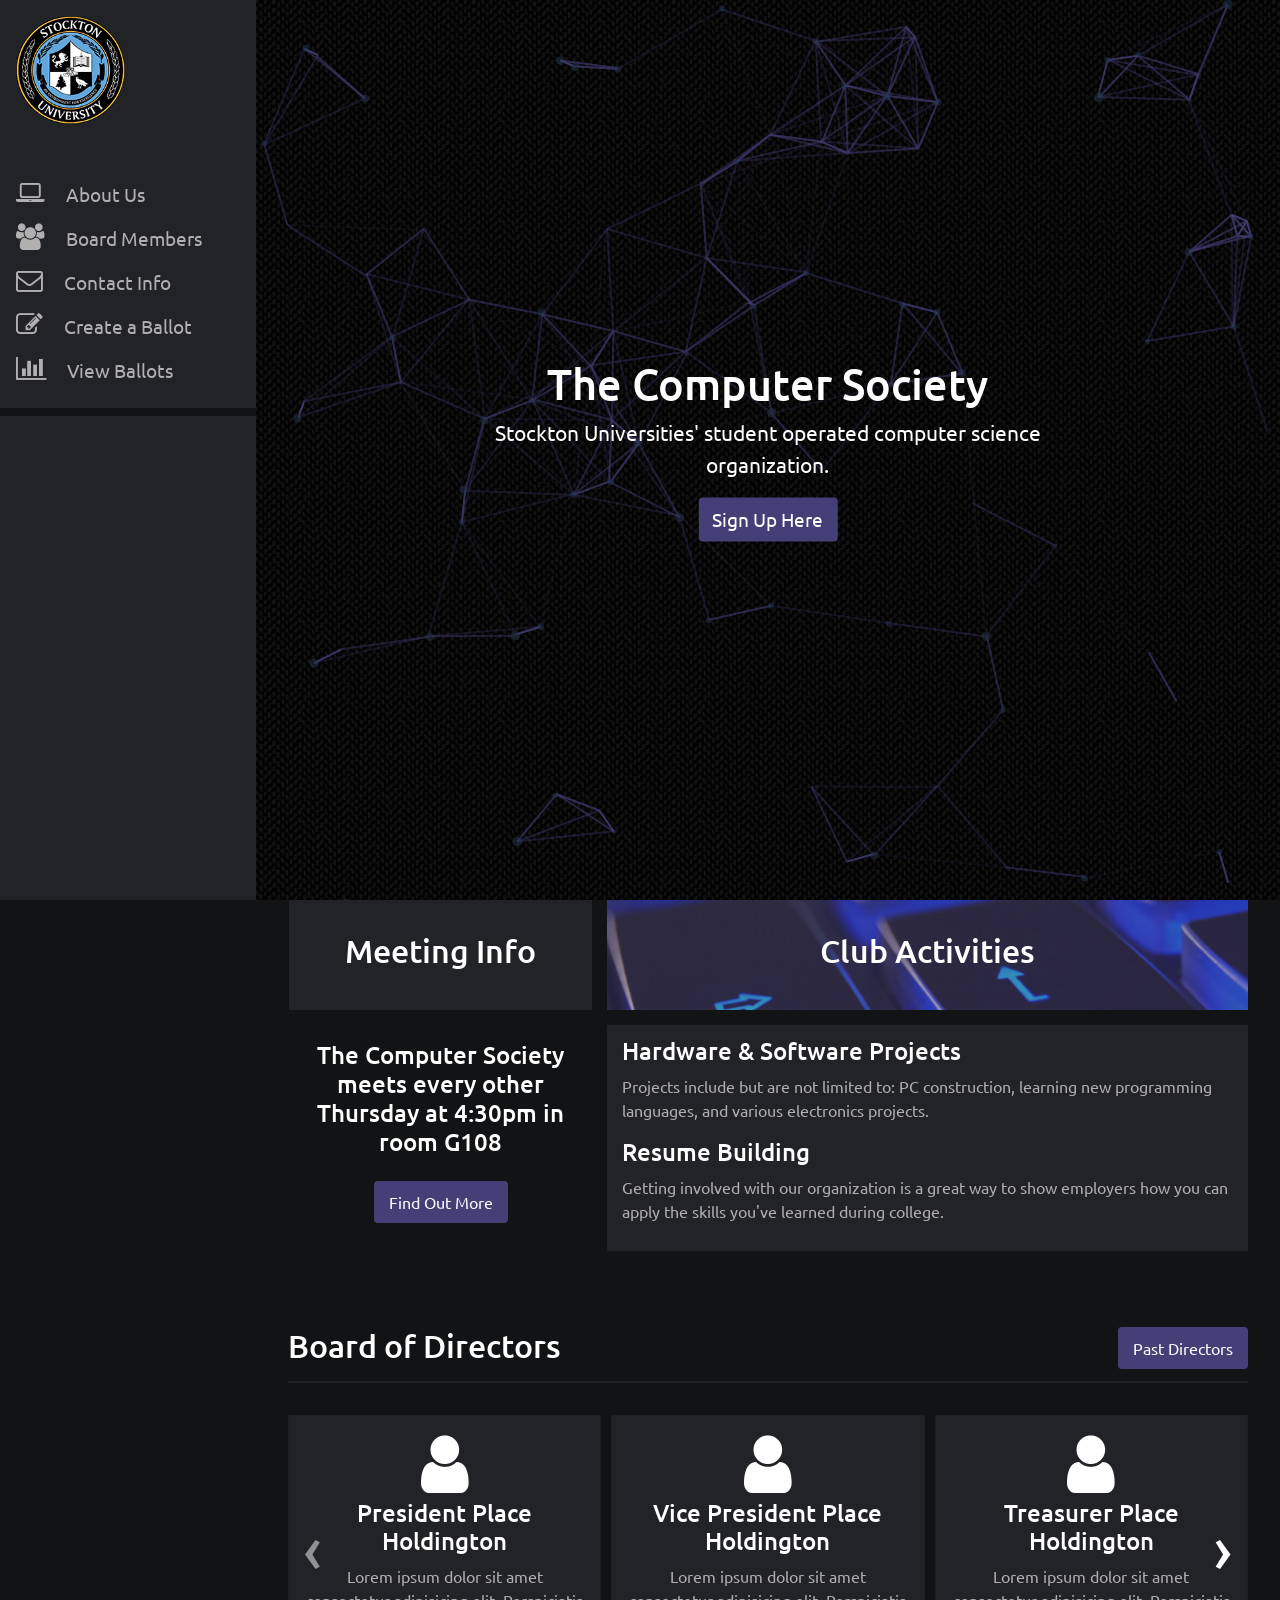
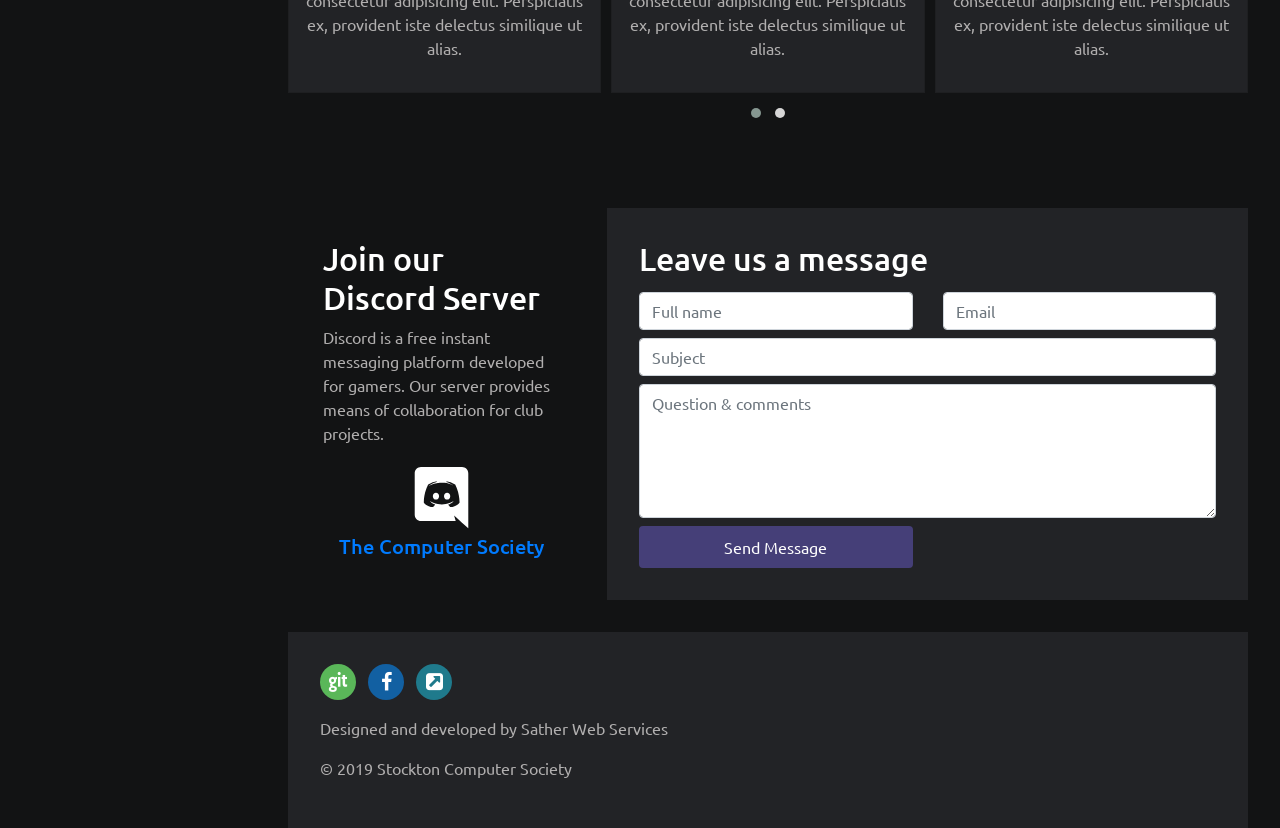
==== index.html @ cb957717 "first commit" ====
<!doctype html>
<head>
  <meta charset="utf-8">
  <title>Stocton Computer Science</title>
  <link href="https://fonts.googleapis.com/css?family=Anton" rel="stylesheet">
  <meta name="viewport" content="width=device-width, initial-scale=1">
  <!--bootstrap css-->
  <link rel="stylesheet" href="https://stackpath.bootstrapcdn.com/bootstrap/4.3.1/css/bootstrap.min.css" integrity="sha384-ggOyR0iXCbMQv3Xipma34MD+dH/1fQ784/j6cY/iJTQUOhcWr7x9JvoRxT2MZw1T" crossorigin="anonymous">
  <!--main css-->
  <link rel="stylesheet" href="css/main.css">
  <link rel="stylesheet" href="css/responsive.css">
  <!--owl carousel css-->
  <link rel="stylesheet" href="owlcarousel/assets/owl.carousel.min.css">
  <link rel="stylesheet" href="owlcarousel/assets/owl.theme.default.min.css">
  <!--Bootstrap Fonts & Icons-->
  <link href="https://stackpath.bootstrapcdn.com/font-awesome/4.7.0/css/font-awesome.min.css" rel="stylesheet" integrity="sha384-wvfXpqpZZVQGK6TAh5PVlGOfQNHSoD2xbE+QkPxCAFlNEevoEH3Sl0sibVcOQVnN" crossorigin="anonymous">
  <script src="https://code.jquery.com/jquery-3.3.1.slim.min.js" integrity="sha384-q8i/X+965DzO0rT7abK41JStQIAqVgRVzpbzo5smXKp4YfRvH+8abtTE1Pi6jizo" crossorigin="anonymous"></script>
  <script src="https://cdnjs.cloudflare.com/ajax/libs/popper.js/1.14.7/umd/popper.min.js" integrity="sha384-UO2eT0CpHqdSJQ6hJty5KVphtPhzWj9WO1clHTMGa3JDZwrnQq4sF86dIHNDz0W1" crossorigin="anonymous"></script>
  <script src="https://stackpath.bootstrapcdn.com/bootstrap/4.3.1/js/bootstrap.min.js" integrity="sha384-JjSmVgyd0p3pXB1rRibZUAYoIIy6OrQ6VrjIEaFf/nJGzIxFDsf4x0xIM+B07jRM" crossorigin="anonymous"></script>
  <!--google fonts-->
  <link href="https://fonts.googleapis.com/css?family=Ubuntu&display=swap" rel="stylesheet">
</head>
<body class="landing">
  <!--desktop/tablet nav-->
  <nav id="menu">
      <img class="logo" src="img/stockton_seal.png" alt="main">
      <div class="nav-list">
        <ul>
          <li class="nav-item">
              <a href="#about">
                <i class="fa fa-laptop"> <span>About Us</span></i>
              </a>
            </li>
            <li class="nav-item">
                <a href="#board">
                  <i class="fa fa-users"> <span>Board Members</span></i>
                </a>
              </li>
            <li class="nav-item">
              <a href="#contact">
                <i class="fa fa-envelope-o"> <span>Contact Info</span></i>
              </a>
            </li>
            <li class="nav-item">
              <a href="./php/voting_app/create_ballot.php">
                <i class="fa fa-pencil-square-o"> <span>Create a Ballot</span></i>
              </a>
            </li>
            <li class="nav-item">
                <!--/php/voting_app/-->
                <a href="vote-caster/index.html">
                  <i class="fa fa-bar-chart"> <span>View Ballots</span></i>
                </a>
            </li>
          </ul> 
          <div class="someLine"></div>
        </div>
         
    </nav>
  <!--Landing page-->
  <section id="particles-js">
    <!--mobile nav-->
    <nav class="navbar navbar-expand-lg navbar-dark bg-dark">
        
        <button class="navbar-toggler" type="button" data-toggle="collapse" data-target="#navbarSupportedContent" aria-controls="navbarSupportedContent" aria-expanded="false" aria-label="Toggle navigation">
          <span class="navbar-toggler-icon"></span>
        </button>
        <a class="navbar-brand" href="#">        
          <img class="logo" src="img/stockton_seal.png" alt="main">
        </a>
        <div class="collapse navbar-collapse" id="navbarSupportedContent">
          <ul class="navbar-nav mr-auto">
            <li class="nav-item">
                <a href="#about">
                  <i class="fa fa-laptop"> <span>About Us</span></i>
                </a>
              </li>
              <li class="nav-item">
                  <a href="#board" data-toggle="collapse" data-target=".navbar-collapse.in">
                    <i class="fa fa-users"> <span>Board Members</span></i>
                  </a>
                </li>
              <li class="nav-item">
                <a href="#contact">
                  <i class="fa fa-envelope-o"> <span>Contact Us</span></i>
                </a>
              </li>
              <li class="nav-item">
                <a href="./php/voting_app/create_ballot.php">
                  <i class="fa fa-pencil-square-o"> <span>Create a Ballot</span></i>
                </a>
              </li>
              <li class="nav-item">
                  <a href="./php/voting_app/view_ballots.php">
                    <i class="fa fa-bar-chart"> <span>View Ballots</span></i>
                  </a>
              </li>
          </ul>
        </div>
    </nav>
    <!--Landing text-->
    <div class="panel">
      <h1>The Computer Society</h1>
      <p>Stockton Universities' student operated computer science organization.</p>
      <button class="cta btn btn-primary">Sign Up Here</button>
    </div>
  </section>
  <!--About, board members & contact form all pushed to the right within section.spacing-->
  <section class="spacing">
    <!--About Section-->
    <div id="about">
      <div class="row">
        <div class="col-md-4 or1">
          <div class="about-title text-center">
            <div class="img-bg">
              <div class="overlay">
                <h2>Meeting Info</h2>
              </div>
            </div> 
            <div class="descript">
                <h4>The Computer Society meets every other Thursday at 4:30pm in room G108</h4>
                <div class="social-links">
                  <input type="button" value="Find Out More" class="btn btn-success">
                </div>
            </div>
          </div>
        </div>
        <div class="col-md-8 about-side">
          <div class="act-head">
            <div class="overlay3">
              <h2 class="text-center">Club Activities</h2>
            </div>
          </div>
          <div class="about-title1">
            <h4>Hardware & Software Projects</h4>
            <p>Projects include but are not limited to: PC construction, 
                learning new programming languages, and various electronics projects.</p>
            <h4>Resume Building</h4>
            <p>Getting involved with our organization is a great way to show employers how you can apply the skills you've learned during college.</p>
          </div>
        </div>
      </div>  
    </div>
    <!--Board Members Section-->
    <div id="board" class="directors">
      <div class="board-title">
        <div class="row">
          <div class="col-md-6">
            <h2>Board of Directors</h2>
          </div>  
          <div id="change" class="col-md-6 text-right">
            <input type="button" value="Past Directors" class="btn btn-success">
          </div>
        </div>
      </div>
      <div class="owl-carousel owl-theme text-center section-padding" id="board">
        <div class="card">
          <i class="fa fa-user placer"></i>
          <h4>President Place Holdington</h4>
          <p>Lorem ipsum dolor sit amet consectetur adipisicing elit. Perspiciatis ex, provident iste delectus similique ut alias.</p>
        </div>
        <div class="card">
          <i class="fa fa-user placer"></i>
          <h4>Vice President Place Holdington</h4>
          <p>Lorem ipsum dolor sit amet consectetur adipisicing elit. Perspiciatis ex, provident iste delectus similique ut alias.</p>
        </div>
        <div class="card">
          <i class="fa fa-user placer"></i>
          <h4>Treasurer Place Holdington</h4>
          <p>Lorem ipsum dolor sit amet consectetur adipisicing elit. Perspiciatis ex, provident iste delectus similique ut alias.</p>
        </div>
        <div class="card">
          <i class="fa fa-user placer"></i>
          <h4>Chairman Place Holdington</h4>
          <p>Lorem ipsum dolor sit amet consectetur adipisicing elit. Perspiciatis ex, provident iste delectus similique ut alias.</p>
        </div>
        <div class="card">
          <i class="fa fa-user placer"></i>
          <h4>Historian Place Holdington</h4>
          <p>Lorem ipsum dolor sit amet consectetur adipisicing elit. Perspiciatis ex, provident iste delectus similique ut alias.</p>
        </div>  
      </div>  
    </div>

    <!--Contact form-->
    <div class="row" id="contact">
      <div class="col-md-4">
        <div class="line-bg">
          <div class="info">  
            <h2>Join our Discord Server</h2>
            <p>Discord is a free instant messaging platform developed for gamers. Our server provides means of collaboration for club projects.</p>
            <div href=""  class="text-center">
              <a href="https://discord.gg/FuhCwm" target="_blank">
                <svg id="Layer_1" xmlns="http://www.w3.org/2000/svg" viewBox="0 0 245 240"><style>.st0{fill:#FFFFFF;}</style><path class="st0" d="M104.4 103.9c-5.7 0-10.2 5-10.2 11.1s4.6 11.1 10.2 11.1c5.7 0 10.2-5 10.2-11.1.1-6.1-4.5-11.1-10.2-11.1zM140.9 103.9c-5.7 0-10.2 5-10.2 11.1s4.6 11.1 10.2 11.1c5.7 0 10.2-5 10.2-11.1s-4.5-11.1-10.2-11.1z"/><path class="st0" d="M189.5 20h-134C44.2 20 35 29.2 35 40.6v135.2c0 11.4 9.2 20.6 20.5 20.6h113.4l-5.3-18.5 12.8 11.9 12.1 11.2 21.5 19V40.6c0-11.4-9.2-20.6-20.5-20.6zm-38.6 130.6s-3.6-4.3-6.6-8.1c13.1-3.7 18.1-11.9 18.1-11.9-4.1 2.7-8 4.6-11.5 5.9-5 2.1-9.8 3.5-14.5 4.3-9.6 1.8-18.4 1.3-25.9-.1-5.7-1.1-10.6-2.7-14.7-4.3-2.3-.9-4.8-2-7.3-3.4-.3-.2-.6-.3-.9-.5-.2-.1-.3-.2-.4-.3-1.8-1-2.8-1.7-2.8-1.7s4.8 8 17.5 11.8c-3 3.8-6.7 8.3-6.7 8.3-22.1-.7-30.5-15.2-30.5-15.2 0-32.2 14.4-58.3 14.4-58.3 14.4-10.8 28.1-10.5 28.1-10.5l1 1.2c-18 5.2-26.3 13.1-26.3 13.1s2.2-1.2 5.9-2.9c10.7-4.7 19.2-6 22.7-6.3.6-.1 1.1-.2 1.7-.2 6.1-.8 13-1 20.2-.2 9.5 1.1 19.7 3.9 30.1 9.6 0 0-7.9-7.5-24.9-12.7l1.4-1.6s13.7-.3 28.1 10.5c0 0 14.4 26.1 14.4 58.3 0 0-8.5 14.5-30.6 15.2z"/></svg>
                <h5>The Computer Society</h5>
              </a>
            </div>  
          </div>
        </div>
      </div>
      <div class="col-md-8 r-block">
        <div class="grey-bg">
            <h2 class="c-head">Leave us a message</h2>
            <form action="">
              <div class="row">
                <div class="col-md-6">
                  <input class="form-control" type="text" name="name" id="" placeholder="Full name">
                </div>
                <div class="col-md-6">
                  <input class="form-control" type="email" name="sender" id="" placeholder="Email">
                </div>
                <div class="col-md-12">
                  <input class="form-control" type="text" name="subject" id="" placeholder="Subject">
                </div>
                <div class="col-md-12">
                  <textarea class="form-control" name="msg" id="" rows="5" placeholder="Question & comments"></textarea> 
                </div>
                <div class="col-md-6">
                  <input type="submit" value="Send Message" class="btn btn-success btn-md btn-block">
                </div>  
              </div>
            </form>
          </div>
      </div>
    </div>
    <!--footer section-->
    <footer class="row">
      <div class="col-md-12 r-block">
        <div class="foot-title">
          <div class="social-icons">
            <a class="git" href="https://github.com/stockton-cs" target="_blank">
              <i class="fa fa-git"></i>
            </a>
            <a class="facebook" href="https://www.facebook.com/stkcsis" target="_blank">
              <i class="fa fa-facebook"></i>
            </a>
            <a class="sws" href="https://satherws.github.io" target="_blank">
              <i class="fa fa-external-link-square"></i>
            </a>
          </div>
          <p>Designed and developed by Sather Web Services</p>
          <p>&copy; 2019 Stockton Computer Society</p>
        </div>  
      </div>
    </footer>
  </section>
  


  <script src="scripts/jquery-min.js"></script>
  <script src="scripts/bootstrap.min.js"></script>
  <script src="owlcarousel/owl.carousel.min.js"></script>
  <script type="text/javascript" src="scripts/particles.js"></script>
  <script type="text/javascript" src="scripts/app.js"></script>
  <script src="scripts/main.js"></script>

  <script>
  $(document).ready(function(){
    $(".owl-carousel").owlCarousel();
  });
  $('.owl-carousel').owlCarousel({
    loop:true,
    dots:true,
    margin:10,
    responsiveClass:true,
    responsive:{
        0:{
            items:1,
            nav:true
        },
        600:{
            items:1,
            nav:true
        },
        1000:{
            items:3,
            nav:true,
            loop:false
        }
    }
})
</script>
</body>
---- css/main.css ----
*{
	margin: 0;
	padding: 0;
}

/* NAV SECTION
icon overrides*/
.fa-navicon:before, .fa-reorder:before, .fa-bars:before {
	content: "\f0c9";
	padding-right: 1rem;
    font-size: 20pt;
}
.fa-home:before {
	padding-right: 1rem;
    font-size: 20pt;
}
.fa-edit:before, .fa-pencil-square-o:before {
    content: "\f044";
    padding-right: 1rem;
    font-size: 20pt;
}
.fa-bar-chart-o:before, .fa-bar-chart:before {
    content: "\f080";
    padding-right: 1rem;
    font-size: 20pt;
}
.fa-laptop:before {
	content: "\f121";
	padding-right: 1rem;
    font-size: 20pt;
}
.fa-group:before, .fa-users:before {
	content: "\f0c0";
	padding-right: 1rem;
    font-size: 20pt;
}
.fa-envelope-o:before {
	content: "\f003";
	padding-right: 1rem;
    font-size: 20pt;
}
/* nav choices section*********/ 
.navbar {
	/*hide mobile nav*/
	display: none;
}
#menu {
	position: fixed;
	z-index: 1;
	width:20%;
	height:100%;
	background: #222326;
}
.nav-list {
	padding: 2rem 0 4rem 0;
}
span {
	font-family: 'Ubuntu', sans-serif;
}
.nav-list ul {
	list-style: none;
	margin-top:1rem;
}
.nav-item a {
	color: #b1afaf;
	text-decoration: none;
	display: block;
	padding: .5rem .5rem .5rem 1rem;
}
.nav-list a:hover {
	text-decoration: none;
	color: #fff;
}
.nav-item {
	font-size: 14pt;
}
.nav-item:hover a {
	background-color: #121314;
	color: #fff;
}
.someLine {
	border-top: solid #121314 8px;
}
.logo {
	padding-left: 1rem;
	padding-top: 1rem;
	display: block;
	width: 125px;
}
/*end nav css=====================*/
/*Landing Page Start************/
body.landing {
	margin: 0;
	padding: 0;
	height: 100vh;
	background-color:#121314;

}
body {
	max-width: 100%;
	background-color:#121314;
	overflow-x: hidden;
	font-family: 'Ubuntu', sans-serif;
}
#particles-js {
	width:80%;
	height: 100%;
	position: relative;
	background: #121314;
	background-image: url("../img/landing-pattern.png");
	float:right;
}
.panel {
	text-align: center;
	position: absolute;
	transform: translate(-50%,-50%);
	top: 50%;
	left:50%;
	width: 60%;
	padding: 2rem;
	color: #fff;
}

.panel h1 {
	text-align: center;
	font-size: 32pt;
}
.panel p {
	font-size: 16pt;
}
/* All buttons styling*/
.cta.btn-primary {
    color: #fff;
	background-color: #453f78;
    border: solid 2.5px #453f78;
    font-size: 14pt;
}
.cta.btn-primary:hover {
	background-color: #28a745;
    border: solid 2.5px #28a745;
}
.btn-success {
    color: #fff;
    background-color: #453f78;
    border-color: #453f78;
    border-width: unset;

}
/*About Section ======================*/
.spacing {
	width:80%;
	float:right;
}
/*left column*/
.about-title1 {
	padding: 12px 15px;
	color: #fff;
	background: #222326;
	margin-right: 2rem;
}
.about-title {
	padding: 0 0 0 3rem;
	color: #fff;
}
.about-title p {
	color: #b1afaf;
}
.about-title1 p {
	color: #b1afaf;
}

/*right column*/
.act-head {
	background-image: url("../img/comp.jpg");
	background-position-x: 50%;
	background-position-y: 55%;
	margin-right: 2rem;
	margin-bottom: 15px;
}
.overlay3 {
	padding: 2rem;
	background: rgba(69, 63, 120, .5);
}
.about-side {
	color:#fff;
}
.col-md-4 {
	padding-left: 0px!important;
	padding-right:0px!important;
}
.img-bg{
	color: #fff;
	background: #222326;
	background-position-y: 60%;
	margin-bottom: 15px;
}
.overlay {
	padding: 2rem 1rem;
}
.descript {
	padding: 1rem;
	/*background: #222326;*/
}
.col-md-8.or1 {
	padding-top: 1rem;
	padding-left: 0px;
	padding-right: 0px;
}
.social-links {
	padding: 1rem 0;
}
/* end about section*/
/* Board Members Section*******/
.owl-carousel {
	z-index: 0;
}
.directors {
	padding: 3rem 0;
}
.board-title {
	color: #fff;
	margin: 1rem 2rem;
	border-bottom: solid 2px #222326;
	padding: .5rem 0;
}
.overlay2 {
	border-bottom: solid 2px #222326;
}
i.fa.fa-user.placer {
    font-size: 50pt;
}
.section-padding {
	padding: 2rem;
	padding-top: 1rem;
	color: #fff;
}
.card {
	background-color: #222326!important;
	height: auto;
	margin: 0 auto;
	padding: 10% 0;
	z-index: -1;
	padding: 1rem;
	border-radius: 0px;
  }
.card p {
	color: #b1afaf;
}
/* owl carousel */
.owl-nav {
	position: relative;
	font-size: 50pt;
}
.owl-prev {
	bottom: 100px;
	position: absolute;
	left: 10px;
}
.owl-next {
	bottom: 100px;
	position: absolute;
	right:10px;
}
/*Contact section*/
.line-bg {
	padding: 0 0 0 50px;
	color: #fff;
}
.inline-link {
	display: inline-block;
}
svg {
	width: 75px;
}
.info {
	padding:2rem;
	/*background: #222326;*/
}
.info p {
	color: #b1afaf;
}
.c-head {
	margin-bottom:13px;
}
.grey-bg {
	background:#222326;
	color: #fff;
	padding: 2rem;
	margin-right:2rem;
}
.form-control {
	width: 100%;
	margin-bottom: .5rem;
}
/*footer===============*/
.foot-title {
	padding: 2rem;
	background: #222326;
	color: #b1afaf;
	margin: 2rem;
	margin-bottom: 0px;
}
.social-icons {
	padding-bottom: 1rem;
}
.social-icons a {
	color: #fff;
	width: 36px;
	height: 36px;
	line-height: 34px;
	display: inline-block;
	text-align: center;
	border-radius: 100%;
	font-size: 20px;
	margin-right: 8px;
	transition: all 0.3s ease-in-out 0s;
	-moz-transition: all 0.3s ease-in-out 0s;
	-webkit-transition: all 0.3s ease-in-out 0s;
	-o-transition: all 0.3s ease-in-out 0s;
}
.social-icons .facebook {
    background: #1260A2;
}
.social-icons .git {
	background:#5ab759;
}
.social-icons .sws {
	background:#1f7a8c;
}
.social-icons .facebook:hover {
    background: #121314;
}
.social-icons .git:hover {
	background:#121314;
}
.social-icons .sws:hover {
	background:#121314;
}

/* Voting App Styles */
.ballot-panel {
	color: #fff;
	padding: 1.5rem;
}

.detail-panel {
	margin: .5rem;
	margin-top: 0;
	margin-right: 0;
	padding: 1rem;
	background:#222326;
	color: #fff;
}
.spc-n {
	padding: 1rem;
	font-size: 1rem;
	width: 450px;
}

.table {
	background: rgba(255, 255, 255, 0.9);
}

tr:hover {
	background: #453f78;
	color: #fff;
}
---- css/responsive.css ----
/* Mobile Devices */
@media (max-width: 400px) {
    /*nav section*/
    .logo {
        width: 65px;
    }
    .navbar {
        display: block;
        z-index: 1;
        padding: 0 1rem;
    }
    .navbar-dark .navbar-toggler {
        float: right;
        margin-top: 1rem;
    }
    /*hide desktop nav*/
    #menu {
        display: none;
    }
    .nav-item a {
        padding-left:0;
    }
    .bg-dark {
        background: #222326!important;
        position: fixed;
        width: 100%;
    }
    /*landing section*/
    .spacing {
        width: 100%;
    }
    #particles-js {
        width: 100%;
        height: 90%;
    }
    .panel {
        width: 100%;
        transform: translate(-50%,-40%);
    }
    /*about section*/
    .about-title {
        padding: 4.5rem 0;
    }
    .img-bg {
        margin-bottom: 0;
        background: none;
    }
    .overlay {
        padding: .5rem;
    }
    .descript {
        padding: 0 2rem;
    }
    .col-md-4 {
        padding-left:15px!important;
    }
    .act-head {
        margin-left: 0;
        margin-right: 0;
        text-align: center;
        margin-bottom: 0px;
    }
    .about-title1 {
        margin-left: 0;
        margin-right: 0;
        text-align: center;
    }
    .about-side {
        padding: 0;
    }
    /* board section*/
    .directors {
        padding: 0;
        text-align: center;
    }
    #change {
        text-align: center!important;
    }
    .board-title {
        margin-left: 0;
        margin-right: 0;
        border: none;
    }
    /*contact section*/
    .grey-bg {
        margin-right:0px;
    }
    .foot-title {
        margin-right: 0px;
        margin-left: 0px;
    }
    .r-block {
        padding-right:0px!important;
    }
    .line-bg {
        padding: 2rem 0px;
        text-align: center;
    }
    .info {
        padding-left: 1rem;
        padding-right: 1.5rem;
    }
}
/* Tablet Devices */
@media (max-width: 768px) {
    /*nav section*/
    .logo {
        width: 65px;
    }
    .navbar {
        display: block;
        z-index: 1;
        padding: 0 1rem;
    }
    .navbar-dark .navbar-toggler {
        float: right;
        margin-top: 1rem;
    }
    /*hide desktop nav*/
    #menu {
        display: none;
    }
    .nav-item a {
        padding-left:0;
    }
    .bg-dark {
        background: #222326!important;
        position: fixed;
        width: 100%;
    }
    /*landing section*/
    .spacing {
        width: 100%;
    }
    #particles-js {
        width: 100%;
        height: 90%;
    }
    .panel {
        width: 100%;
        transform: translate(-50%,-40%);
    }
    /*about section*/
    .about-title {
        padding: 1.5rem 0 4.5rem 0;
    }
    .img-bg {
        margin-bottom: 0;
        background: none;
    }
    .overlay {
        padding: .5rem;
    }
    .col-md-4 {
        padding-left:15px!important;
    }
    .act-head {
        margin-left: 0;
        margin-right: 0;
        text-align: center;
        margin-bottom: 0px;
    }
    .about-title1 {
        margin-left: 0;
        margin-right: 0;
        text-align: center;
    }
    .about-side {
        padding: 0;
    }
    /* board section*/
    .directors {
        padding: 0;
        text-align: center;
    }
    #change {
        text-align: center!important;
    }
    .board-title {
        margin-left: 0;
        margin-right: 0;
        border: none;
    }
    /*contact section*/
    .grey-bg {
        margin-right:0px;
    }
    .foot-title {
        margin-right: 0px;
        margin-left: 0px;
    }
    .r-block {
        padding-right:0px!important;
    }
    .line-bg {
        padding: 2rem 0px;
        text-align: center;
    }
    .info {
        padding: 0;
    }
}
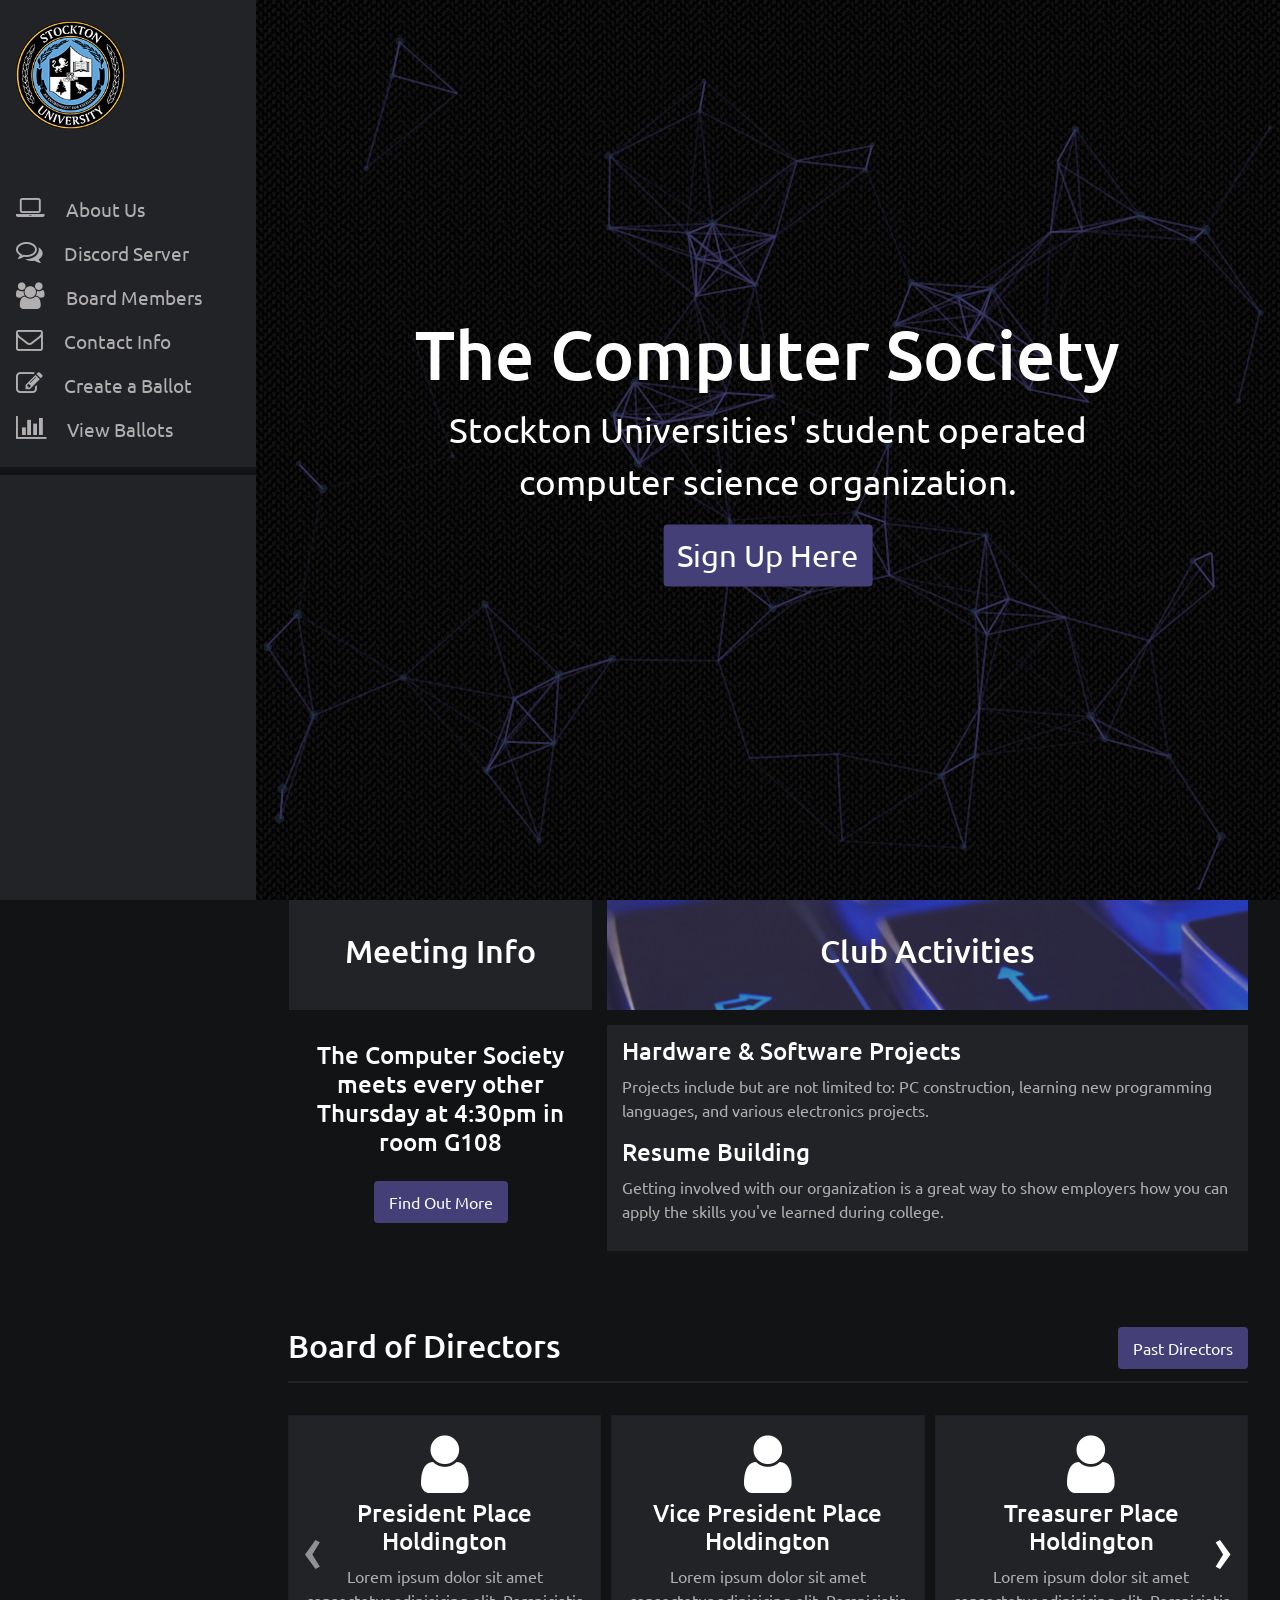
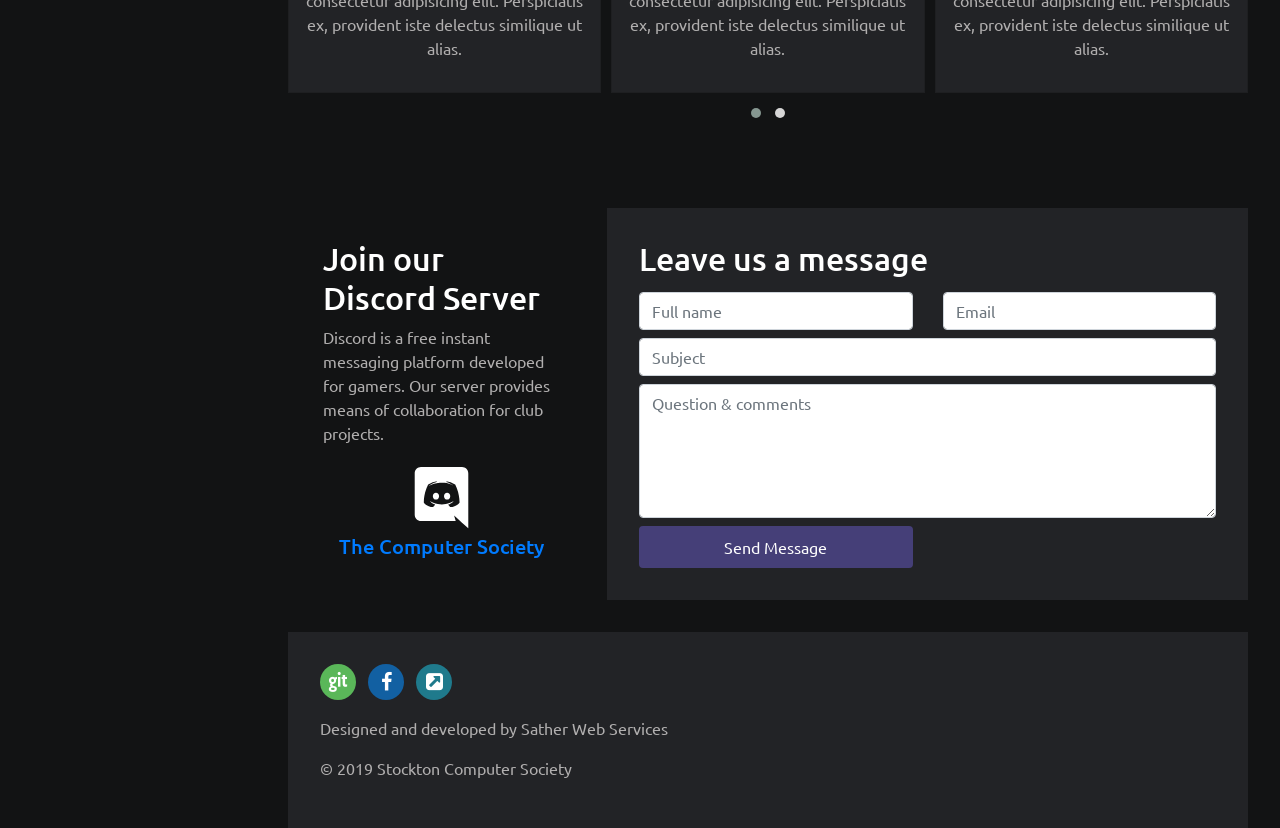
==== commit 4c147103: "code to be deployed to vm" ====
--- a/index.html
+++ b/index.html
@@ -23,15 +23,22 @@
 <body class="landing">
   <!--desktop/tablet nav-->
   <nav id="menu">
-      <img class="logo" src="img/stockton_seal.png" alt="main">
+      <a class="navbar-brand" href="../index.html">        
+          <img class="logo" src="./img/stockton_seal.png" alt="main">
+      </a>
       <div class="nav-list">
         <ul>
-          <li class="nav-item">
+            <li class="nav-item">
               <a href="#about">
                 <i class="fa fa-laptop"> <span>About Us</span></i>
               </a>
             </li>
             <li class="nav-item">
+              <a href="#about" target="_blank">
+                <i class="fa fa-comments-o"> <span>Discord Server</span></i>
+              </a>
+            </li>
+            <li class="nav-item">
                 <a href="#board">
                   <i class="fa fa-users"> <span>Board Members</span></i>
                 </a>
@@ -42,13 +49,12 @@
               </a>
             </li>
             <li class="nav-item">
-              <a href="./php/voting_app/create_ballot.php">
+              <a href="./voting_app/create_ballot.php">
                 <i class="fa fa-pencil-square-o"> <span>Create a Ballot</span></i>
               </a>
             </li>
             <li class="nav-item">
-                <!--/php/voting_app/-->
-                <a href="vote-caster/index.html">
+                <a href="./voting_app/view_ballots.php">
                   <i class="fa fa-bar-chart"> <span>View Ballots</span></i>
                 </a>
             </li>
@@ -76,6 +82,11 @@
                 </a>
               </li>
               <li class="nav-item">
+                <a href="#about" target="_blank">
+                  <i class="fa fa-comments-o"> <span>Discord Server</span></i>
+                </a>
+              </li>
+              <li class="nav-item">
                   <a href="#board" data-toggle="collapse" data-target=".navbar-collapse.in">
                     <i class="fa fa-users"> <span>Board Members</span></i>
                   </a>
@@ -86,12 +97,12 @@
                 </a>
               </li>
               <li class="nav-item">
-                <a href="./php/voting_app/create_ballot.php">
+                <a href="./voting_app/create_ballot.php">
                   <i class="fa fa-pencil-square-o"> <span>Create a Ballot</span></i>
                 </a>
               </li>
               <li class="nav-item">
-                  <a href="./php/voting_app/view_ballots.php">
+                  <a href="./voting_app/view_ballots.php">
                     <i class="fa fa-bar-chart"> <span>View Ballots</span></i>
                   </a>
               </li>
--- a/css/main.css
+++ b/css/main.css
@@ -7,6 +7,10 @@
 icon overrides*/
 .fa-navicon:before, .fa-reorder:before, .fa-bars:before {
 	content: "\f0c9";
+	padding-right: 1rem;
+    font-size: 20pt;
+}
+.fa-comments-o:before {
 	padding-right: 1rem;
     font-size: 20pt;
 }
@@ -116,24 +120,23 @@
 	transform: translate(-50%,-50%);
 	top: 50%;
 	left:50%;
-	width: 60%;
-	padding: 2rem;
+	width: 70%;
 	color: #fff;
 }
 
 .panel h1 {
 	text-align: center;
-	font-size: 32pt;
+	font-size: 52pt;
 }
 .panel p {
-	font-size: 16pt;
+	font-size: 26pt;
 }
 /* All buttons styling*/
 .cta.btn-primary {
     color: #fff;
 	background-color: #453f78;
     border: solid 2.5px #453f78;
-    font-size: 14pt;
+    font-size: 23pt;
 }
 .cta.btn-primary:hover {
 	background-color: #28a745;
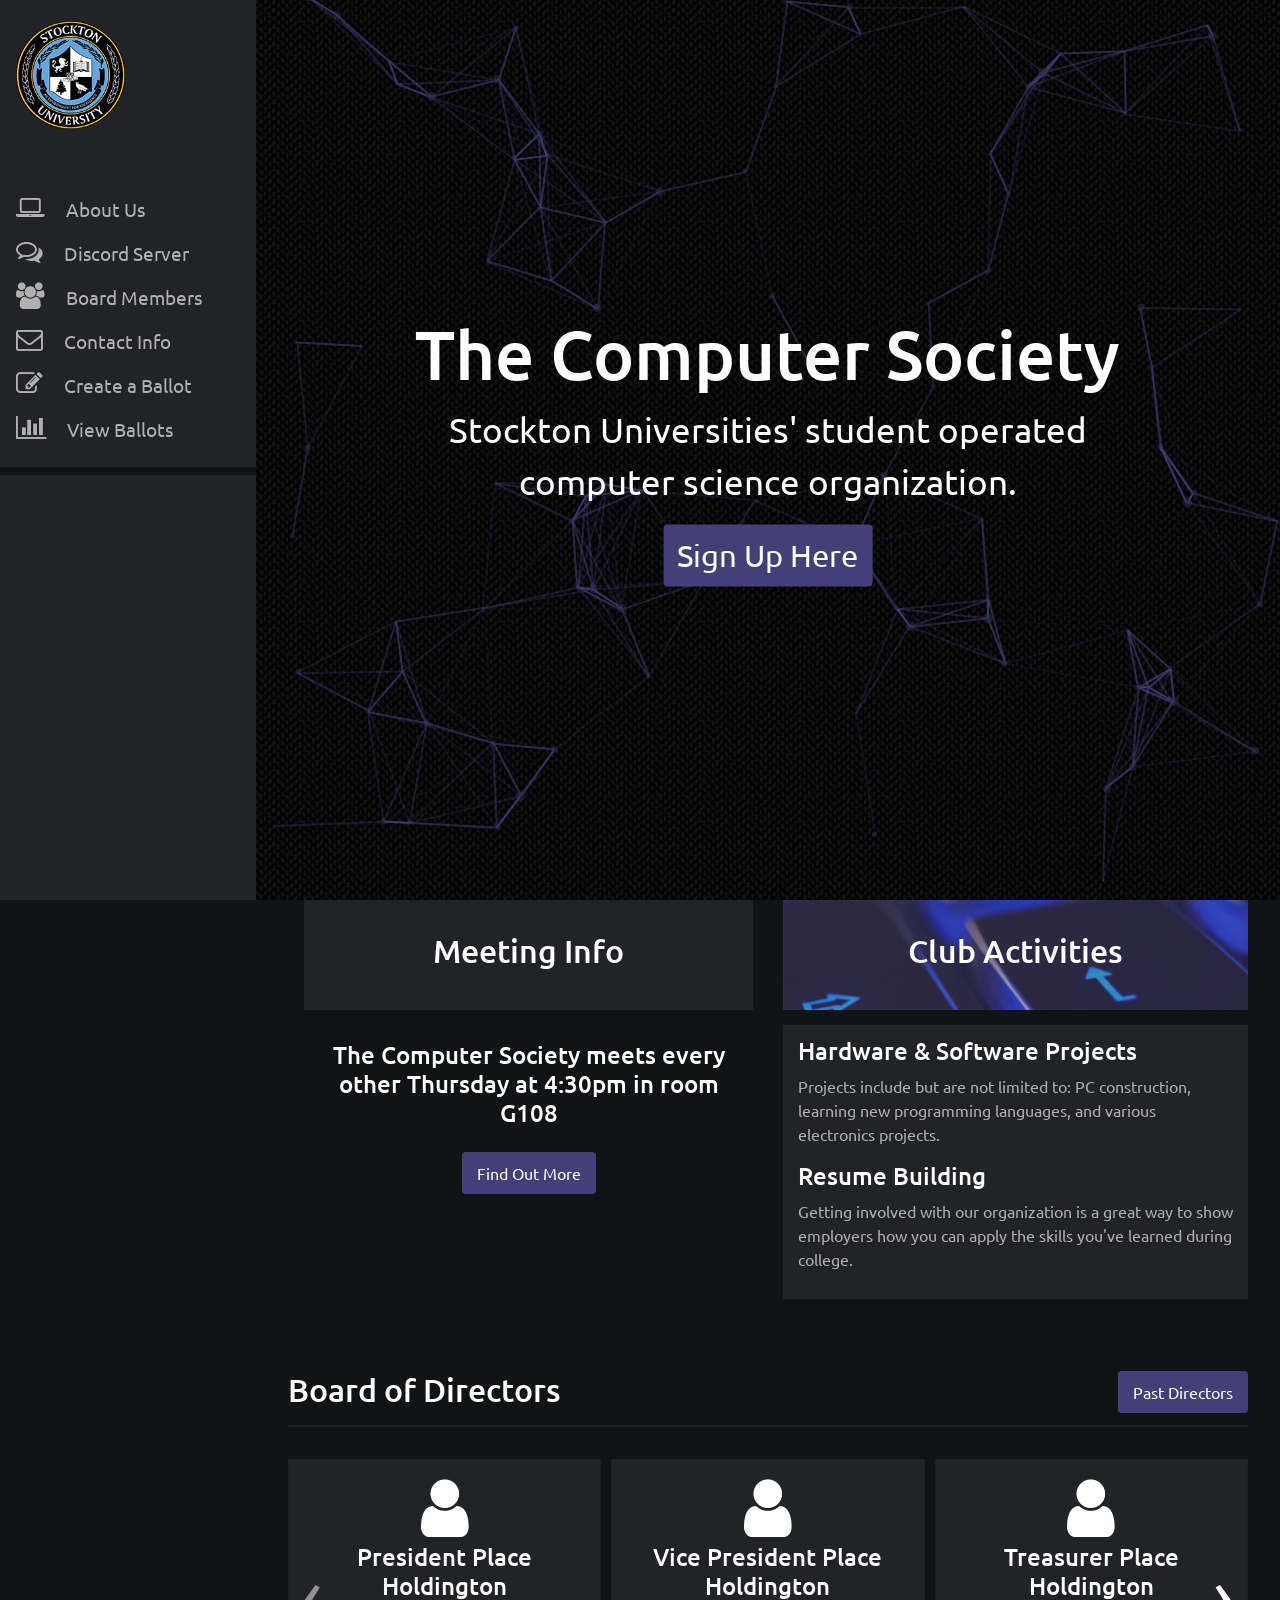
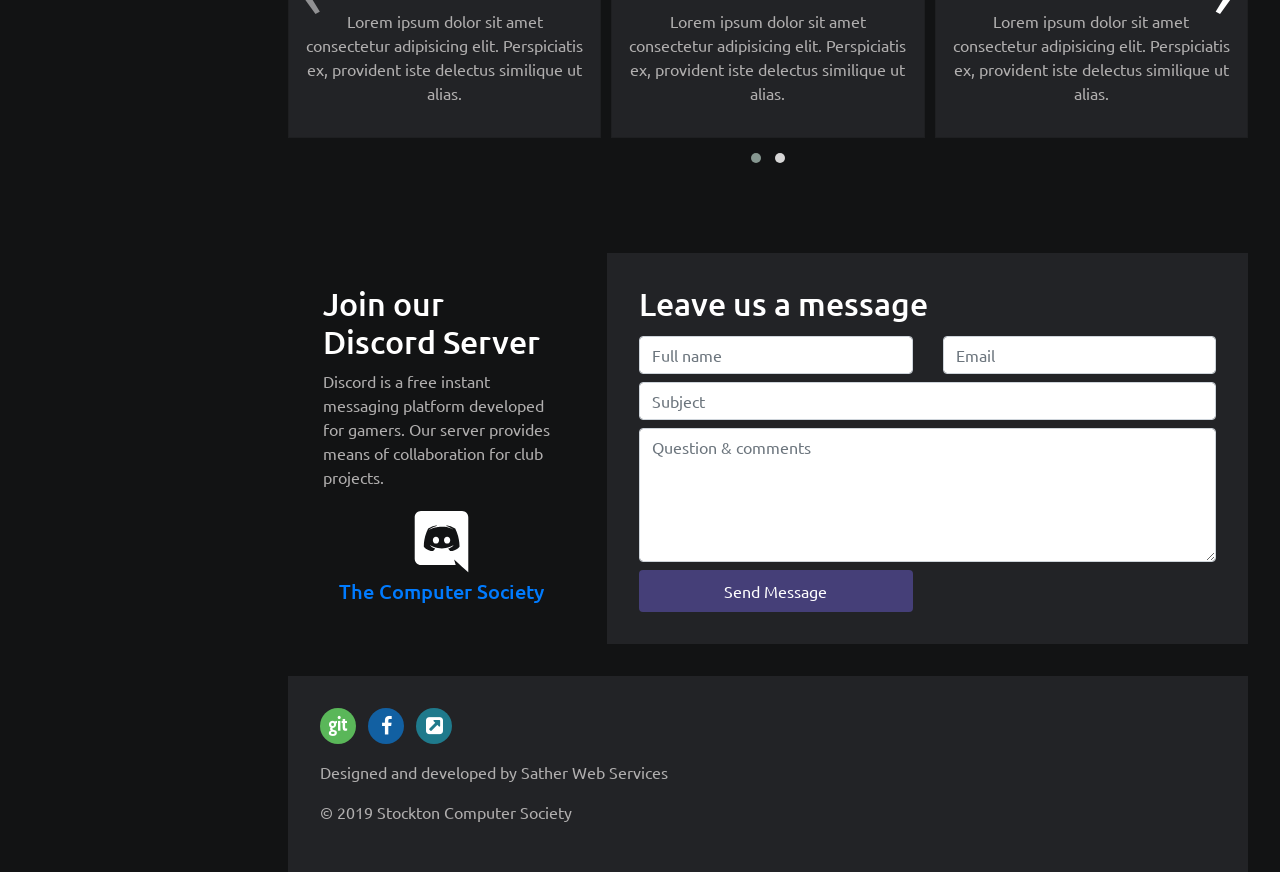
==== commit 7a533802: "minor ui change" ====
--- a/index.html
+++ b/index.html
@@ -121,7 +121,7 @@
     <!--About Section-->
     <div id="about">
       <div class="row">
-        <div class="col-md-4 or1">
+        <div class="col-md-6 or1">
           <div class="about-title text-center">
             <div class="img-bg">
               <div class="overlay">
@@ -136,7 +136,7 @@
             </div>
           </div>
         </div>
-        <div class="col-md-8 about-side">
+        <div class="col-md-6 about-side">
           <div class="act-head">
             <div class="overlay3">
               <h2 class="text-center">Club Activities</h2>
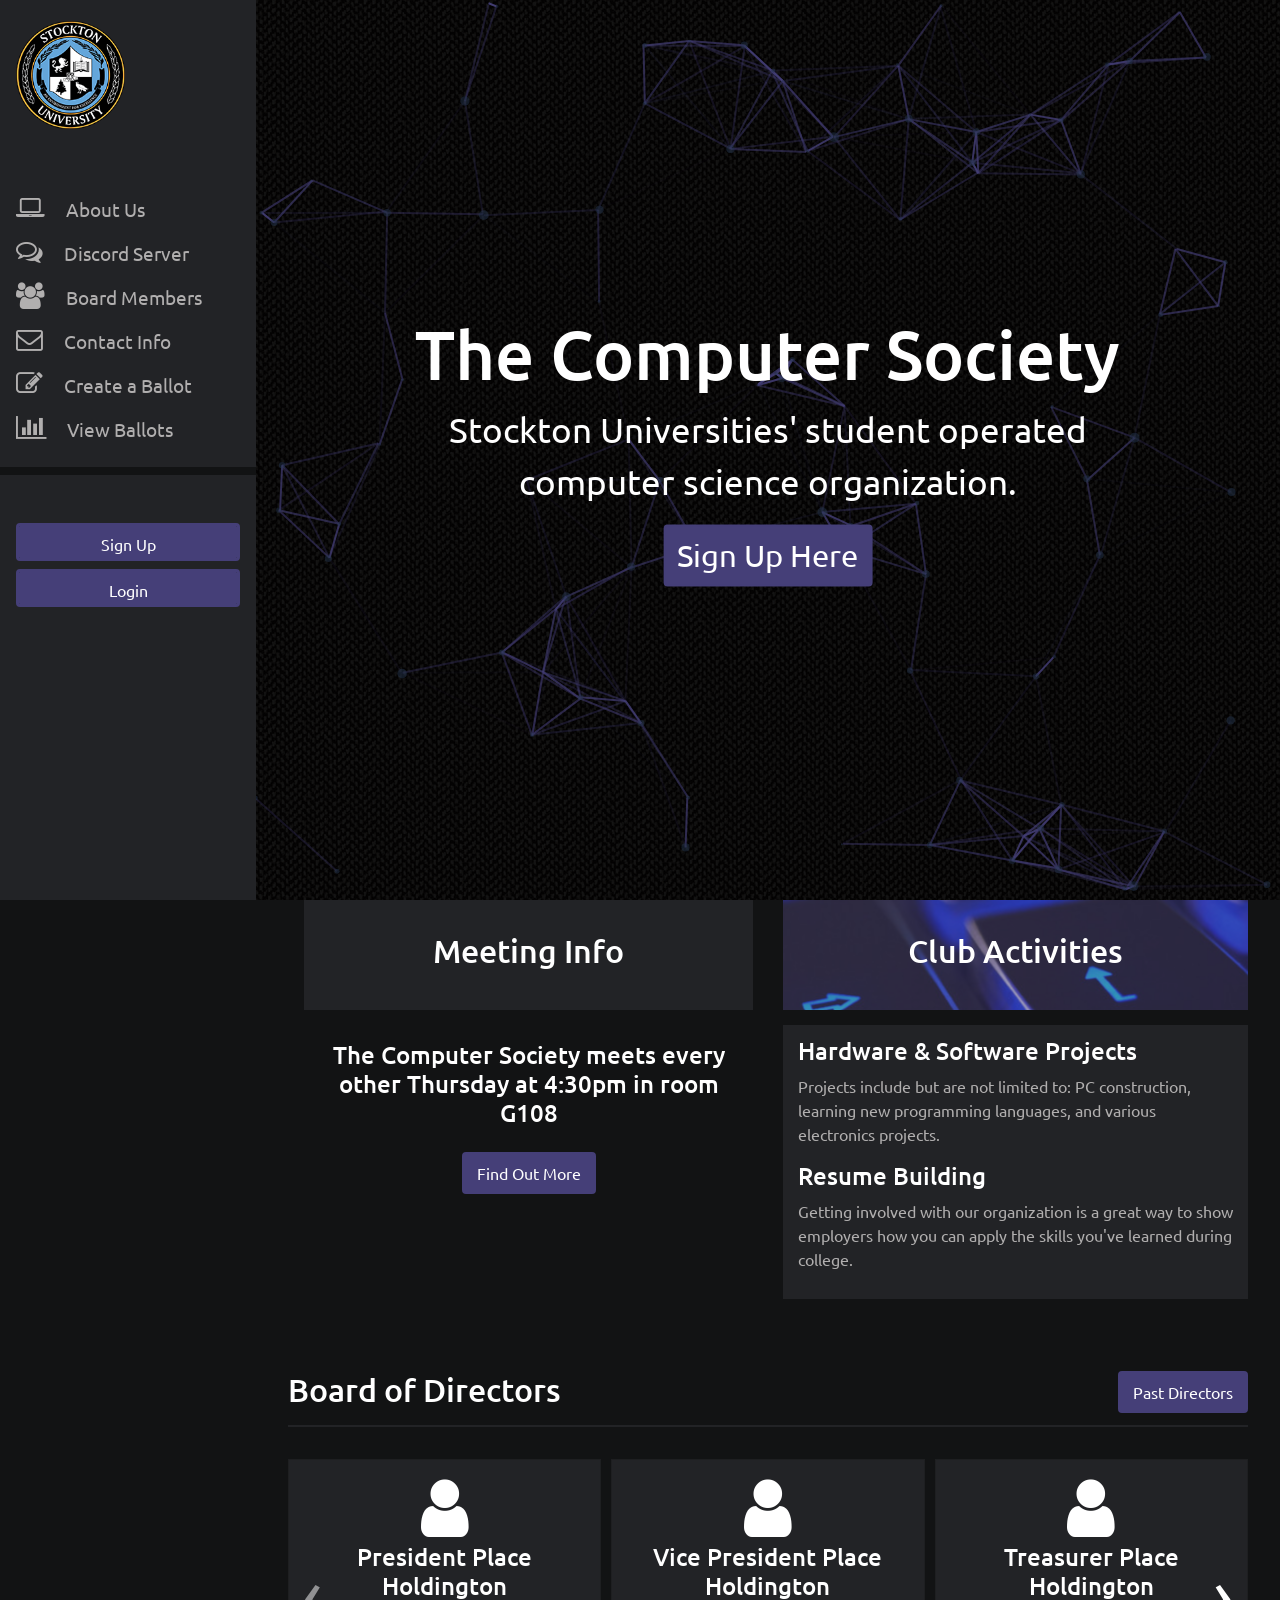
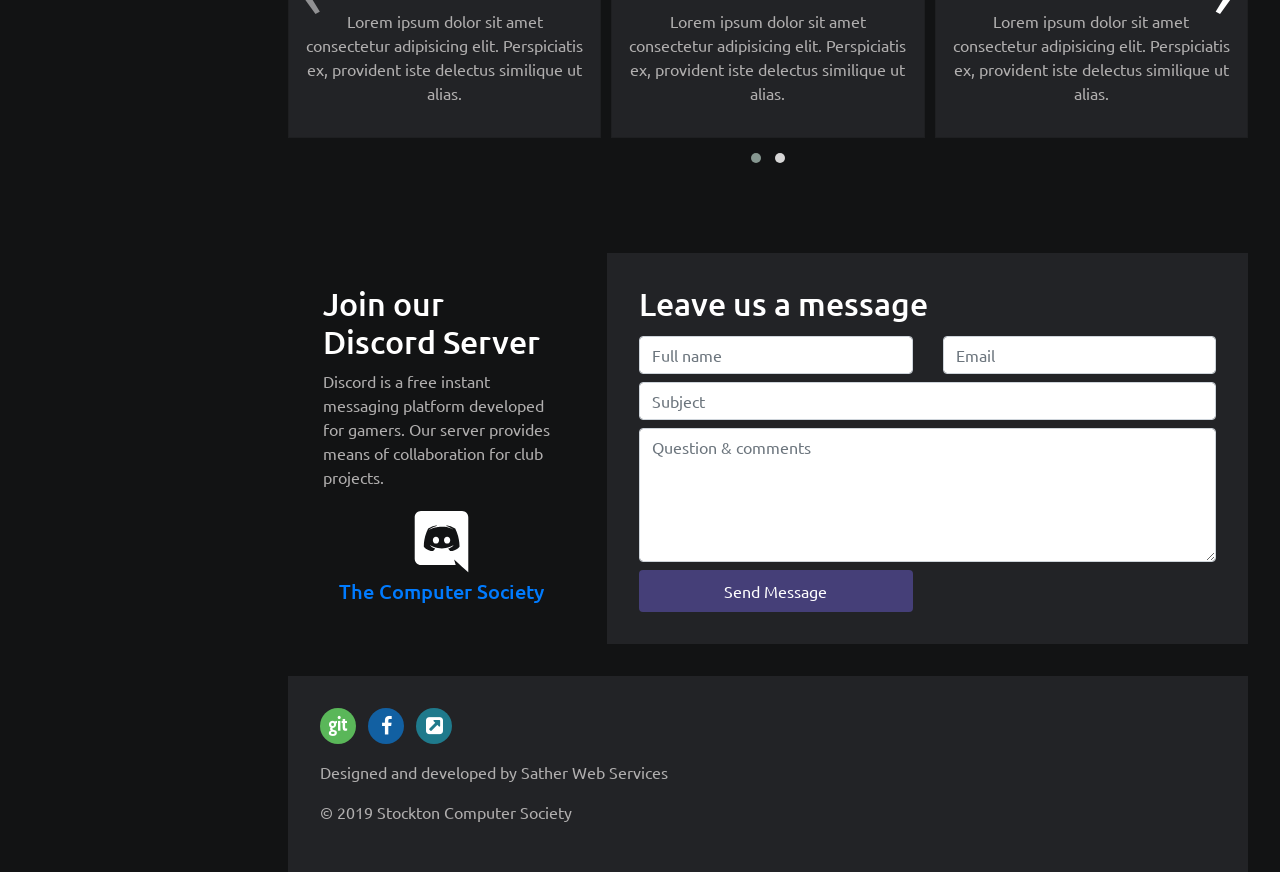
==== commit e70d85da: "user auth commit 1" ====
--- a/index.html
+++ b/index.html
@@ -60,6 +60,19 @@
             </li>
           </ul> 
           <div class="someLine"></div>
+          <div class="nav-button-box">
+            <br></br>
+            <div class="text-center">
+              <a class="btn btn-success form-control" href="./voting_app/register.php">
+                  <i class="fa fa-user-square"> <span>Sign Up</span></i>
+              </a>
+            </div>
+            <div class="text-center">
+                <a class="btn btn-success form-control" href="./voting_app/login.php">
+                    <i class="fa fa-user-square"> <span>Login</span></i>
+                </a>
+            </div>
+          </div>
         </div>
          
     </nav>
@@ -107,6 +120,18 @@
                   </a>
               </li>
           </ul>
+          <div class="nav-button-box">
+            <div class="text-center">
+              <a class="btn btn-success form-control" href="./votting_app/register.php">
+                  <i class="fa fa-user-square"> <span>Sign Up</span></i>
+              </a>
+            </div>
+            <div class="text-center">
+                <a class="btn btn-success form-control" href="./voting_app/login.php">
+                    <i class="fa fa-user-square"> <span>Login</span></i>
+                </a>
+            </div>
+          </div>
         </div>
     </nav>
     <!--Landing text-->
--- a/css/main.css
+++ b/css/main.css
@@ -10,6 +10,10 @@
 	padding-right: 1rem;
     font-size: 20pt;
 }
+.fa-user-square:before {
+	padding-right: 1rem;
+    font-size: 20pt;
+}
 .fa-comments-o:before {
 	padding-right: 1rem;
     font-size: 20pt;
@@ -44,6 +48,10 @@
     font-size: 20pt;
 }
 /* nav choices section*********/ 
+.nav-button-box {
+	margin: 0 1rem;
+}
+
 .navbar {
 	/*hide mobile nav*/
 	display: none;
@@ -341,11 +349,13 @@
 }
 
 /* Voting App Styles */
-.ballot-panel {
+.stockton-panel {
 	color: #fff;
 	padding: 1.5rem;
 }
-
+.spacer-1 {
+	height: 130px;
+}
 .detail-panel {
 	margin: .5rem;
 	margin-top: 0;
@@ -367,4 +377,17 @@
 tr:hover {
 	background: #453f78;
 	color: #fff;
-}+}
+
+.display_info {
+	color: #fff;
+}
+
+.lg-txt {
+	font-size: 30pt!important;
+}
+
+/* Sign up and Login forms */
+.form-msg {
+	color: #fff;
+}
